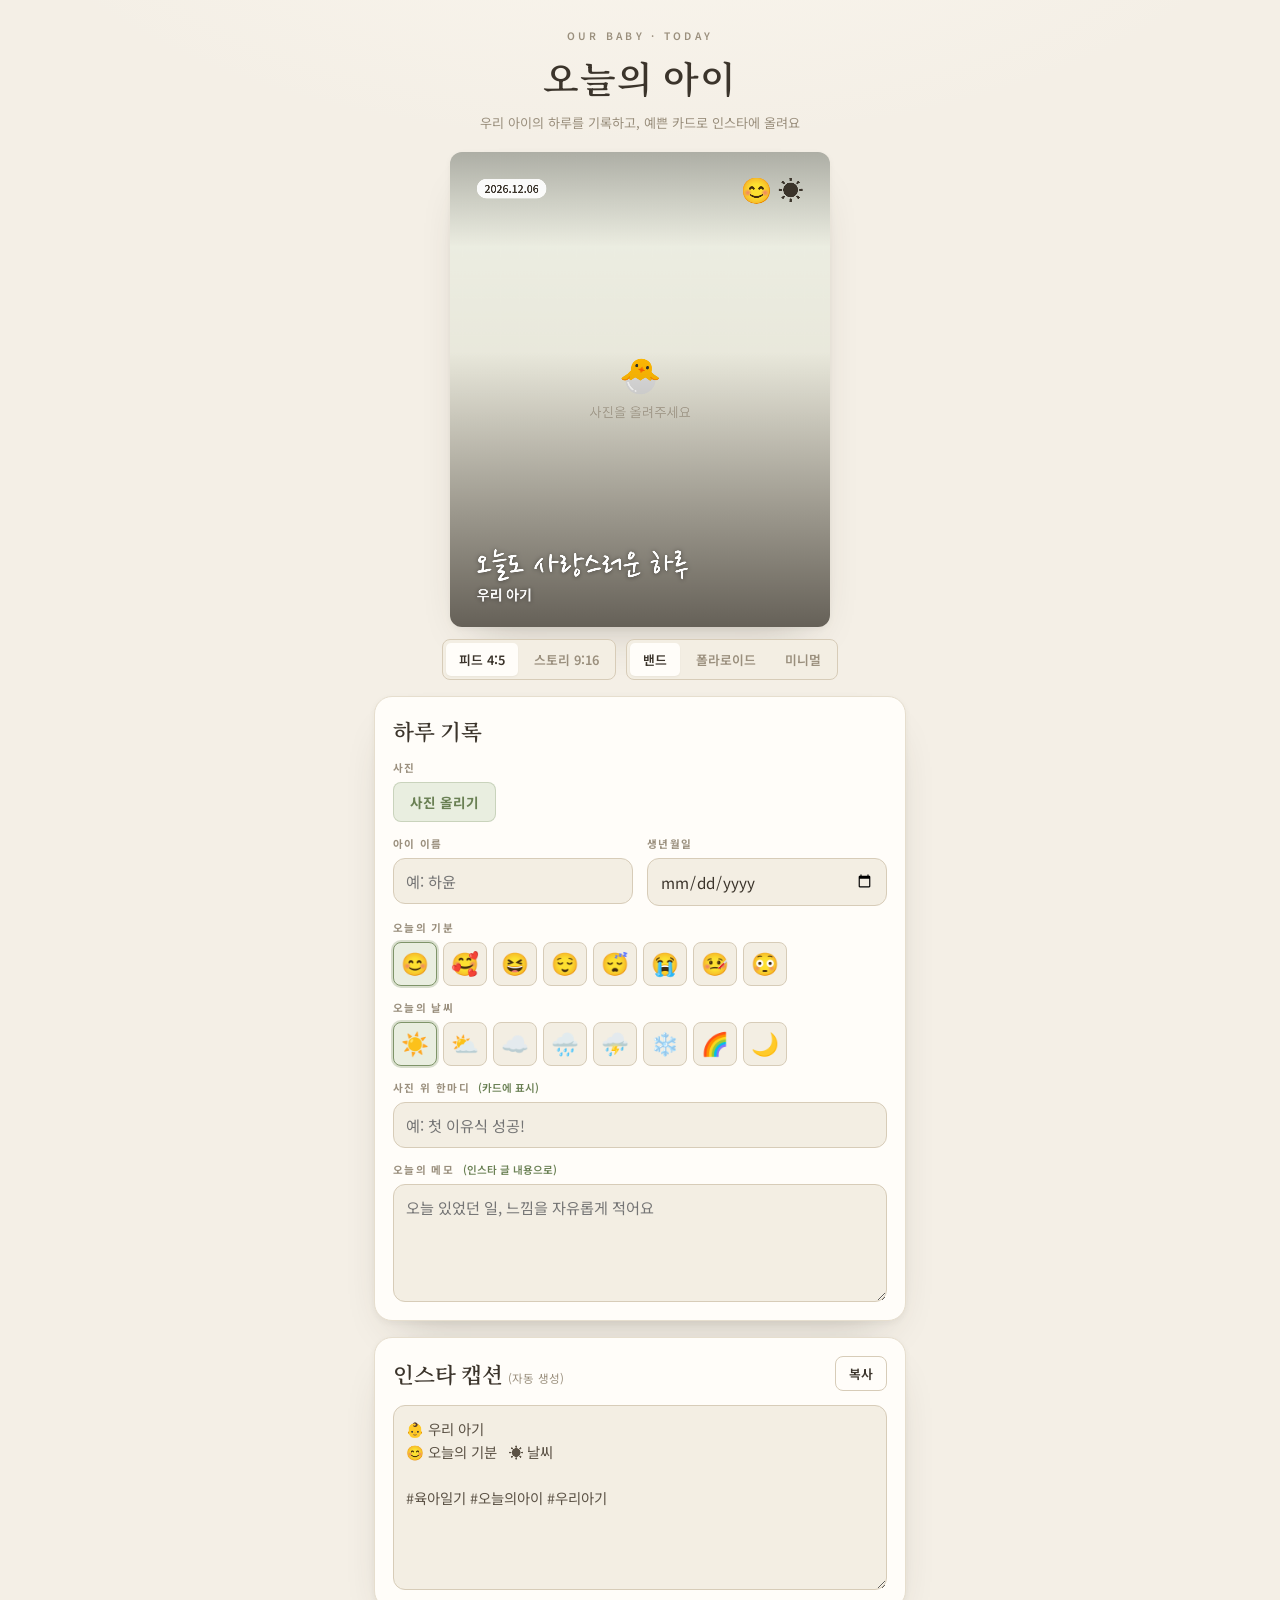
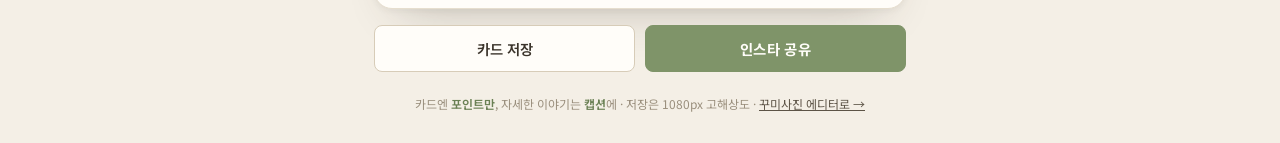
==== baby-diary/index.html @ 4e338a1d "Add "오늘의 아이" baby daily-card sub-app New standalone sub-app under baby-diary/ (main 꾸미사진 app untouch" ====
<!DOCTYPE html>
<html lang="ko">
<head>
  <meta charset="UTF-8" />
  <meta name="viewport" content="width=device-width, initial-scale=1.0, maximum-scale=1.0, user-scalable=no" />
  <title>오늘의 아이 — 하루 기록 카드</title>

  <link rel="preconnect" href="https://fonts.googleapis.com" />
  <link rel="preconnect" href="https://fonts.gstatic.com" crossorigin />
  <link href="https://fonts.googleapis.com/css2?family=Nanum+Pen+Script&family=Gaegu:wght@400;700&family=Jua&family=Gowun+Dodum&family=Cormorant+Garamond:ital,wght@0,500;0,600;1,500&family=Noto+Serif+KR:wght@500;600;700&family=Noto+Sans+KR:wght@400;500;700&display=swap" rel="stylesheet" />

  <link rel="stylesheet" href="style.css" />
</head>
<body>
  <header class="app-header">
    <p class="eyebrow">Our Baby&nbsp;·&nbsp;Today</p>
    <h1>오늘의 아이</h1>
    <p class="subtitle">우리 아이의 하루를 기록하고, 예쁜 카드로 인스타에 올려요</p>
  </header>

  <main class="app">
    <!-- ===== 미리보기 카드 ===== -->
    <section class="preview">
      <div class="card-wrap" id="cardWrap">
        <canvas id="card"></canvas>
      </div>

      <div class="preview-controls">
        <div class="seg" role="group" aria-label="카드 규격">
          <button class="seg-btn is-active" data-ratio="4:5" type="button">피드 4:5</button>
          <button class="seg-btn" data-ratio="9:16" type="button">스토리 9:16</button>
        </div>
        <div class="seg" role="group" aria-label="카드 시안">
          <button class="seg-btn is-active" data-layout="band" type="button">밴드</button>
          <button class="seg-btn" data-layout="polaroid" type="button">폴라로이드</button>
          <button class="seg-btn" data-layout="minimal" type="button">미니멀</button>
        </div>
      </div>
    </section>

    <!-- ===== 입력 폼 ===== -->
    <section class="panel">
      <h2 class="panel-title">하루 기록</h2>

      <label class="field file-field">
        <span class="field-label">사진</span>
        <span class="file-btn" id="fileBtnLabel">사진 올리기</span>
        <input type="file" id="fileInput" accept="image/*" hidden />
      </label>

      <div class="grid-2">
        <label class="field">
          <span class="field-label">아이 이름</span>
          <input type="text" id="nameInput" placeholder="예: 하윤" maxlength="20" />
        </label>
        <label class="field">
          <span class="field-label">생년월일</span>
          <input type="date" id="birthInput" />
        </label>
      </div>

      <div class="field">
        <span class="field-label">오늘의 기분</span>
        <div class="emoji-pick" id="moodPick"></div>
      </div>
      <div class="field">
        <span class="field-label">오늘의 날씨</span>
        <div class="emoji-pick" id="weatherPick"></div>
      </div>

      <label class="field">
        <span class="field-label">사진 위 한마디 <em>(카드에 표시)</em></span>
        <input type="text" id="pointInput" placeholder="예: 첫 이유식 성공!" maxlength="40" />
      </label>

      <label class="field">
        <span class="field-label">오늘의 메모 <em>(인스타 글 내용으로)</em></span>
        <textarea id="memoInput" rows="4" placeholder="오늘 있었던 일, 느낌을 자유롭게 적어요"></textarea>
      </label>
    </section>

    <!-- ===== 자동 캡션 ===== -->
    <section class="panel">
      <div class="caption-head">
        <h2 class="panel-title">인스타 캡션 <span class="muted-note">(자동 생성)</span></h2>
        <button class="btn ghost" id="copyBtn" type="button">복사</button>
      </div>
      <textarea id="captionOut" class="caption-out" rows="7" readonly></textarea>
    </section>

    <!-- ===== 액션 ===== -->
    <div class="actions">
      <button class="btn" id="downloadBtn" type="button">카드 저장</button>
      <button class="btn primary" id="shareBtn" type="button">인스타 공유</button>
    </div>
  </main>

  <footer class="app-footer">
    카드엔 <b>포인트만</b>, 자세한 이야기는 <b>캡션</b>에 · 저장은 1080px 고해상도 ·
    <a href="../index.html">꾸미사진 에디터로 →</a>
  </footer>

  <script src="app.js"></script>
</body>
</html>
---- baby-diary/style.css ----
/* =========================================================
   오늘의 아이 — 하루 기록 카드
   따뜻한 아이보리 + 세이지 · 세리프 워드마크 (라이트 전용)
   ========================================================= */

:root {
  color-scheme: light;

  --paper:     #f4efe6;
  --paper-2:   #faf6ee;
  --surface:   #fffdf9;
  --surface-2: #f3eee3;
  --hover:     #ece5d6;

  --ink:      #3b342b;
  --ink-soft: #5c5346;
  --muted:    #9a8f7d;
  --line:     #e6dece;
  --line-2:   #d7ccb8;

  --accent:        #7f9469;   /* 세이지 */
  --accent-strong: #6a8054;
  --accent-weak:   #e9eee0;
  --accent-ink:    #fffdf9;

  --danger: #b06a5a;

  --r-sm: 8px;
  --r:    12px;
  --r-lg: 18px;
  --shadow-sm: 0 1px 2px rgba(59, 52, 43, 0.05);
  --shadow:    0 2px 6px rgba(59, 52, 43, 0.05), 0 22px 46px -26px rgba(59, 52, 43, 0.32);

  --serif: "Cormorant Garamond", "Noto Serif KR", Georgia, serif;
  --sans:  -apple-system, BlinkMacSystemFont, "Apple SD Gothic Neo",
           "Segoe UI", Roboto, "Noto Sans KR", sans-serif;
}

* { box-sizing: border-box; }
[hidden] { display: none !important; }

html, body {
  margin: 0; padding: 0; min-height: 100%;
  color: var(--ink);
  background:
    radial-gradient(1000px 440px at 50% -8%, var(--paper-2), transparent 65%),
    var(--paper);
  font-family: var(--sans);
  -webkit-tap-highlight-color: transparent;
  -webkit-font-smoothing: antialiased;
}

/* ===== 헤더 ===== */
.app-header { text-align: center; padding: 28px 16px 12px; max-width: 720px; margin: 0 auto; }
.eyebrow {
  margin: 0 0 8px; font-size: 0.64rem; font-weight: 600;
  text-transform: uppercase; letter-spacing: 0.32em; color: var(--muted);
}
.app-header h1 {
  margin: 0; font-family: var(--serif); font-size: 2.3rem; font-weight: 600;
  letter-spacing: 0.02em; color: var(--ink);
}
.subtitle { margin: 9px 0 0; color: var(--muted); font-size: 0.82rem; }

.app {
  display: flex; flex-direction: column; gap: 16px;
  padding: 8px 14px 16px; max-width: 560px; margin: 0 auto;
}

/* ===== 미리보기 ===== */
.preview { display: flex; flex-direction: column; gap: 12px; align-items: center; }
.card-wrap {
  width: 100%; max-width: 380px;
  border-radius: var(--r); overflow: hidden;
  box-shadow: var(--shadow);
  background: var(--surface-2);
}
#card { width: 100%; height: auto; display: block; }

.preview-controls { display: flex; flex-wrap: wrap; gap: 10px; justify-content: center; }

.seg {
  display: inline-flex; padding: 3px; gap: 3px;
  border: 1px solid var(--line-2); border-radius: var(--r-sm); background: var(--surface-2);
}
.seg-btn {
  appearance: none; border: none; border-radius: calc(var(--r-sm) - 3px);
  background: transparent; color: var(--muted); font-weight: 600; font-family: var(--sans);
  padding: 7px 13px; font-size: 0.8rem; cursor: pointer;
  transition: background 0.15s ease, color 0.15s ease;
}
.seg-btn.is-active { background: var(--surface); color: var(--ink); box-shadow: var(--shadow-sm); }

/* ===== 패널 · 폼 ===== */
.panel {
  background: var(--surface); border: 1px solid var(--line);
  border-radius: var(--r-lg); padding: 18px; box-shadow: var(--shadow);
  display: flex; flex-direction: column; gap: 14px;
}
.panel-title {
  margin: 0; font-family: var(--serif); font-size: 1.35rem; font-weight: 600; color: var(--ink);
}
.muted-note { font-family: var(--sans); font-size: 0.72rem; color: var(--muted); font-weight: 400; letter-spacing: 0.02em; }

.field { display: flex; flex-direction: column; gap: 7px; }
.field-label {
  font-size: 0.66rem; font-weight: 700; color: var(--muted);
  text-transform: uppercase; letter-spacing: 0.13em;
}
.field-label em { font-style: normal; text-transform: none; letter-spacing: 0; color: var(--accent-strong); font-weight: 600; margin-left: 4px; }

.grid-2 { display: grid; grid-template-columns: 1fr 1fr; gap: 14px; }

input[type="text"], input[type="date"], textarea {
  width: 100%; font-family: var(--sans); font-size: 0.95rem; color: var(--ink);
  background: var(--surface-2); border: 1px solid var(--line-2); border-radius: var(--r);
  padding: 11px 12px; resize: vertical;
}
input:focus, textarea:focus { outline: 2px solid var(--accent); outline-offset: 1px; border-color: transparent; }
textarea { line-height: 1.55; }

.file-field { align-items: flex-start; }
.file-btn {
  display: inline-block; cursor: pointer;
  background: var(--accent-weak); color: var(--accent-strong);
  border: 1px solid color-mix(in srgb, var(--accent) 30%, transparent);
  border-radius: var(--r-sm); padding: 9px 16px; font-weight: 700; font-size: 0.85rem;
}
.file-btn:hover { background: color-mix(in srgb, var(--accent) 16%, var(--surface)); }

.emoji-pick { display: flex; flex-wrap: wrap; gap: 6px; }
.emoji-btn {
  appearance: none; border: 1px solid var(--line-2); background: var(--surface-2);
  border-radius: var(--r-sm); width: 44px; height: 44px; font-size: 1.4rem; cursor: pointer;
  display: inline-flex; align-items: center; justify-content: center;
  transition: transform 0.08s ease, border-color 0.15s ease, background 0.15s ease;
}
.emoji-btn:hover { transform: translateY(-1px); }
.emoji-btn.is-active {
  border-color: var(--accent); background: var(--accent-weak);
  box-shadow: 0 0 0 2px color-mix(in srgb, var(--accent) 30%, transparent);
}

/* ===== 캡션 ===== */
.caption-head { display: flex; align-items: center; justify-content: space-between; gap: 10px; }
.caption-out {
  font-family: var(--sans); font-size: 0.9rem; line-height: 1.6;
  color: var(--ink-soft); background: var(--surface-2);
}

/* ===== 버튼 ===== */
.btn {
  appearance: none; border: 1px solid var(--line-2); background: var(--surface);
  color: var(--ink); padding: 12px 18px; border-radius: var(--r-sm);
  font-family: var(--sans); font-size: 0.9rem; font-weight: 600; cursor: pointer;
  transition: background 0.15s ease, border-color 0.15s ease, transform 0.08s ease;
}
.btn:hover { background: var(--surface-2); border-color: var(--ink-soft); }
.btn:active { transform: scale(0.98); }
.btn.ghost { background: transparent; padding: 7px 13px; font-size: 0.8rem; }
.btn.primary {
  background: var(--accent); border-color: var(--accent); color: var(--accent-ink);
  font-weight: 700; letter-spacing: 0.02em;
}
.btn.primary:hover { background: var(--accent-strong); border-color: var(--accent-strong); }

.actions { display: flex; gap: 10px; }
.actions .btn { flex: 1; }

.app-footer {
  text-align: center; color: var(--muted); font-size: 0.75rem;
  padding: 6px 16px 28px; line-height: 1.7;
}
.app-footer b { color: var(--accent-strong); font-weight: 600; }
.app-footer a { color: var(--ink-soft); }

@media (max-width: 480px) {
  .app-header h1 { font-size: 2rem; }
  .grid-2 { grid-template-columns: 1fr; }
}

@media (prefers-reduced-motion: reduce) { * { transition: none !important; } }
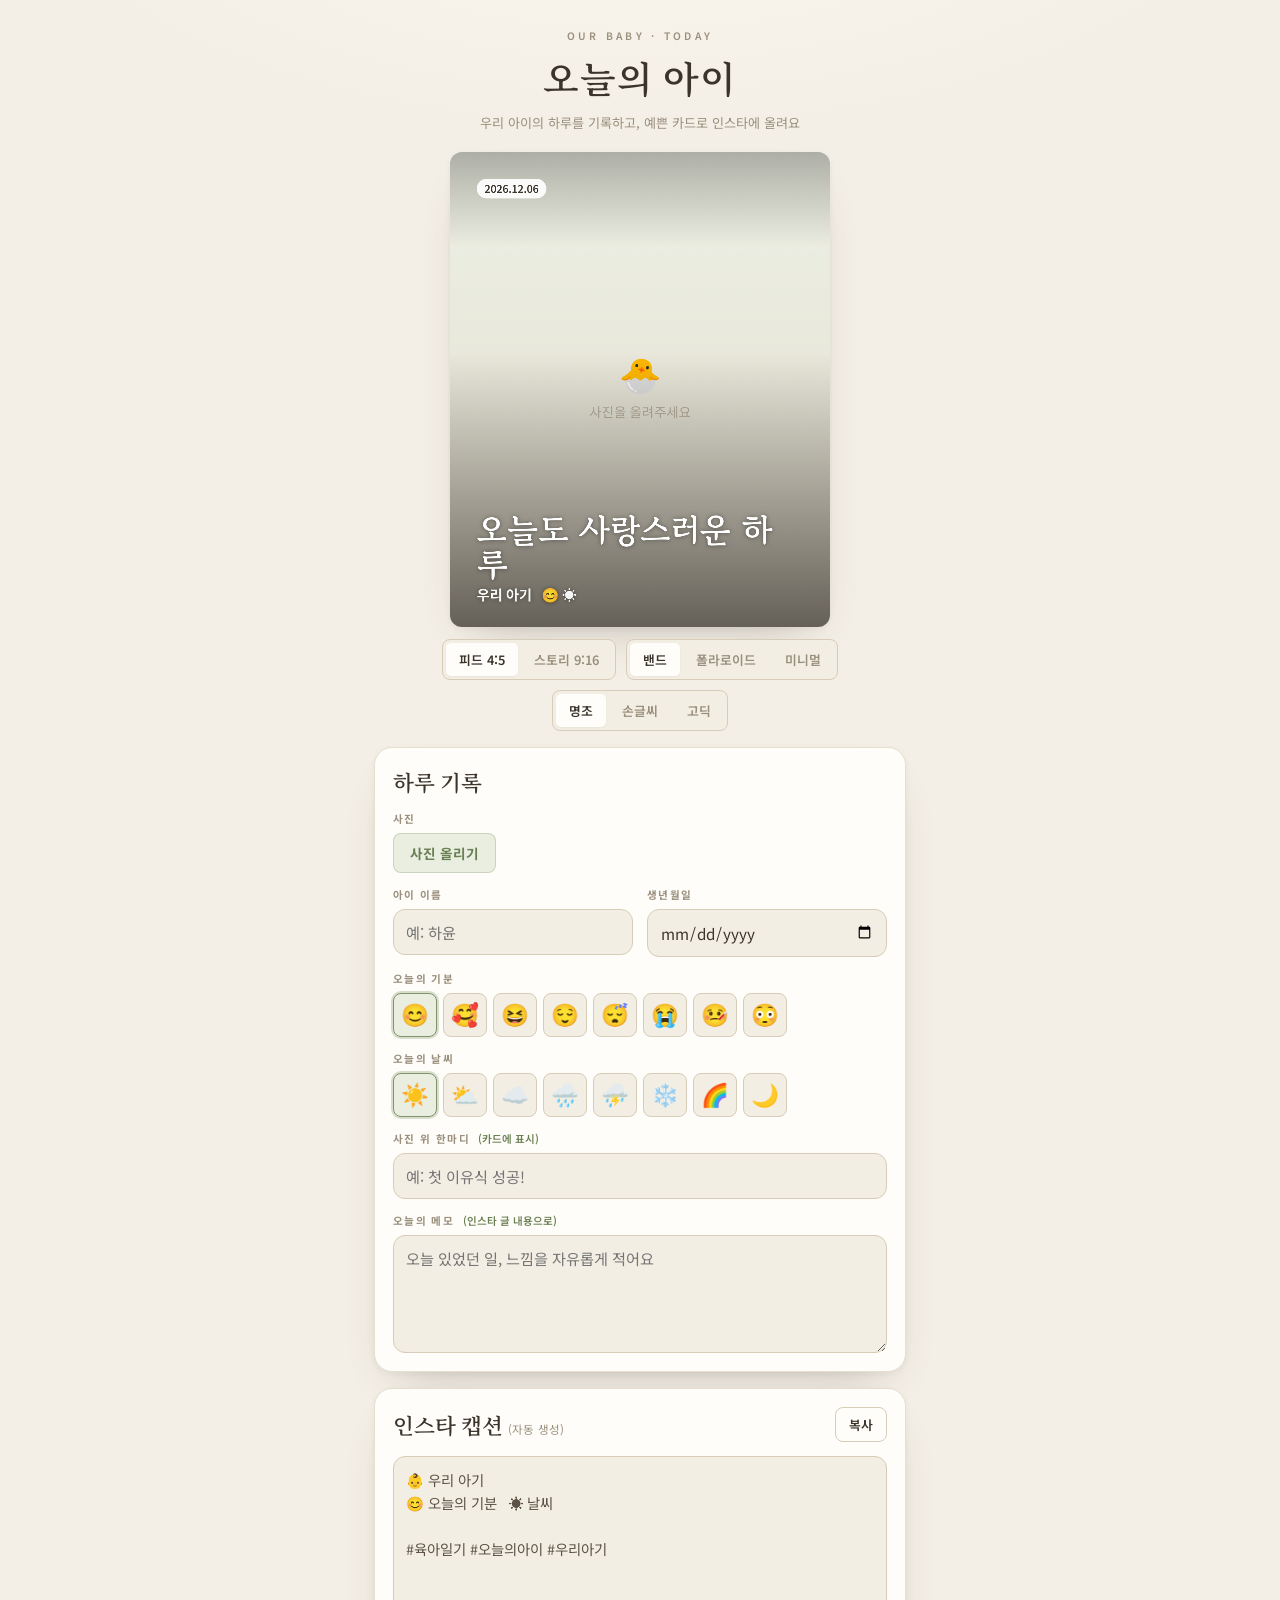
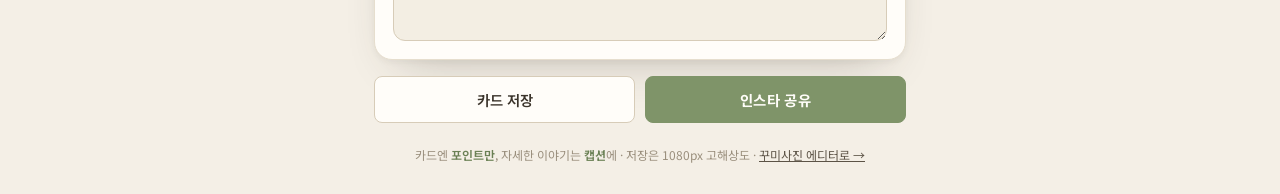
==== commit b7404c80: "baby-diary: font-mood selector and integrated emoji placement - Add a 글씨 무드 selector (명조 / 손글씨 / 고딕)" ====
--- a/baby-diary/index.html
+++ b/baby-diary/index.html
@@ -7,7 +7,7 @@
 
   <link rel="preconnect" href="https://fonts.googleapis.com" />
   <link rel="preconnect" href="https://fonts.gstatic.com" crossorigin />
-  <link href="https://fonts.googleapis.com/css2?family=Nanum+Pen+Script&family=Gaegu:wght@400;700&family=Jua&family=Gowun+Dodum&family=Cormorant+Garamond:ital,wght@0,500;0,600;1,500&family=Noto+Serif+KR:wght@500;600;700&family=Noto+Sans+KR:wght@400;500;700&display=swap" rel="stylesheet" />
+  <link href="https://fonts.googleapis.com/css2?family=Nanum+Pen+Script&family=Gaegu:wght@400;700&family=Jua&family=Gowun+Dodum&family=Cormorant+Garamond:ital,wght@0,500;0,600;1,500&family=Noto+Serif+KR:wght@500;600;700&family=Gowun+Batang:wght@400;700&family=Noto+Sans+KR:wght@400;500;700&display=swap" rel="stylesheet" />
 
   <link rel="stylesheet" href="style.css" />
 </head>
@@ -34,6 +34,11 @@
           <button class="seg-btn is-active" data-layout="band" type="button">밴드</button>
           <button class="seg-btn" data-layout="polaroid" type="button">폴라로이드</button>
           <button class="seg-btn" data-layout="minimal" type="button">미니멀</button>
+        </div>
+        <div class="seg" role="group" aria-label="글씨 무드">
+          <button class="seg-btn is-active" data-font="serif" type="button">명조</button>
+          <button class="seg-btn" data-font="hand" type="button">손글씨</button>
+          <button class="seg-btn" data-font="gothic" type="button">고딕</button>
         </div>
       </div>
     </section>
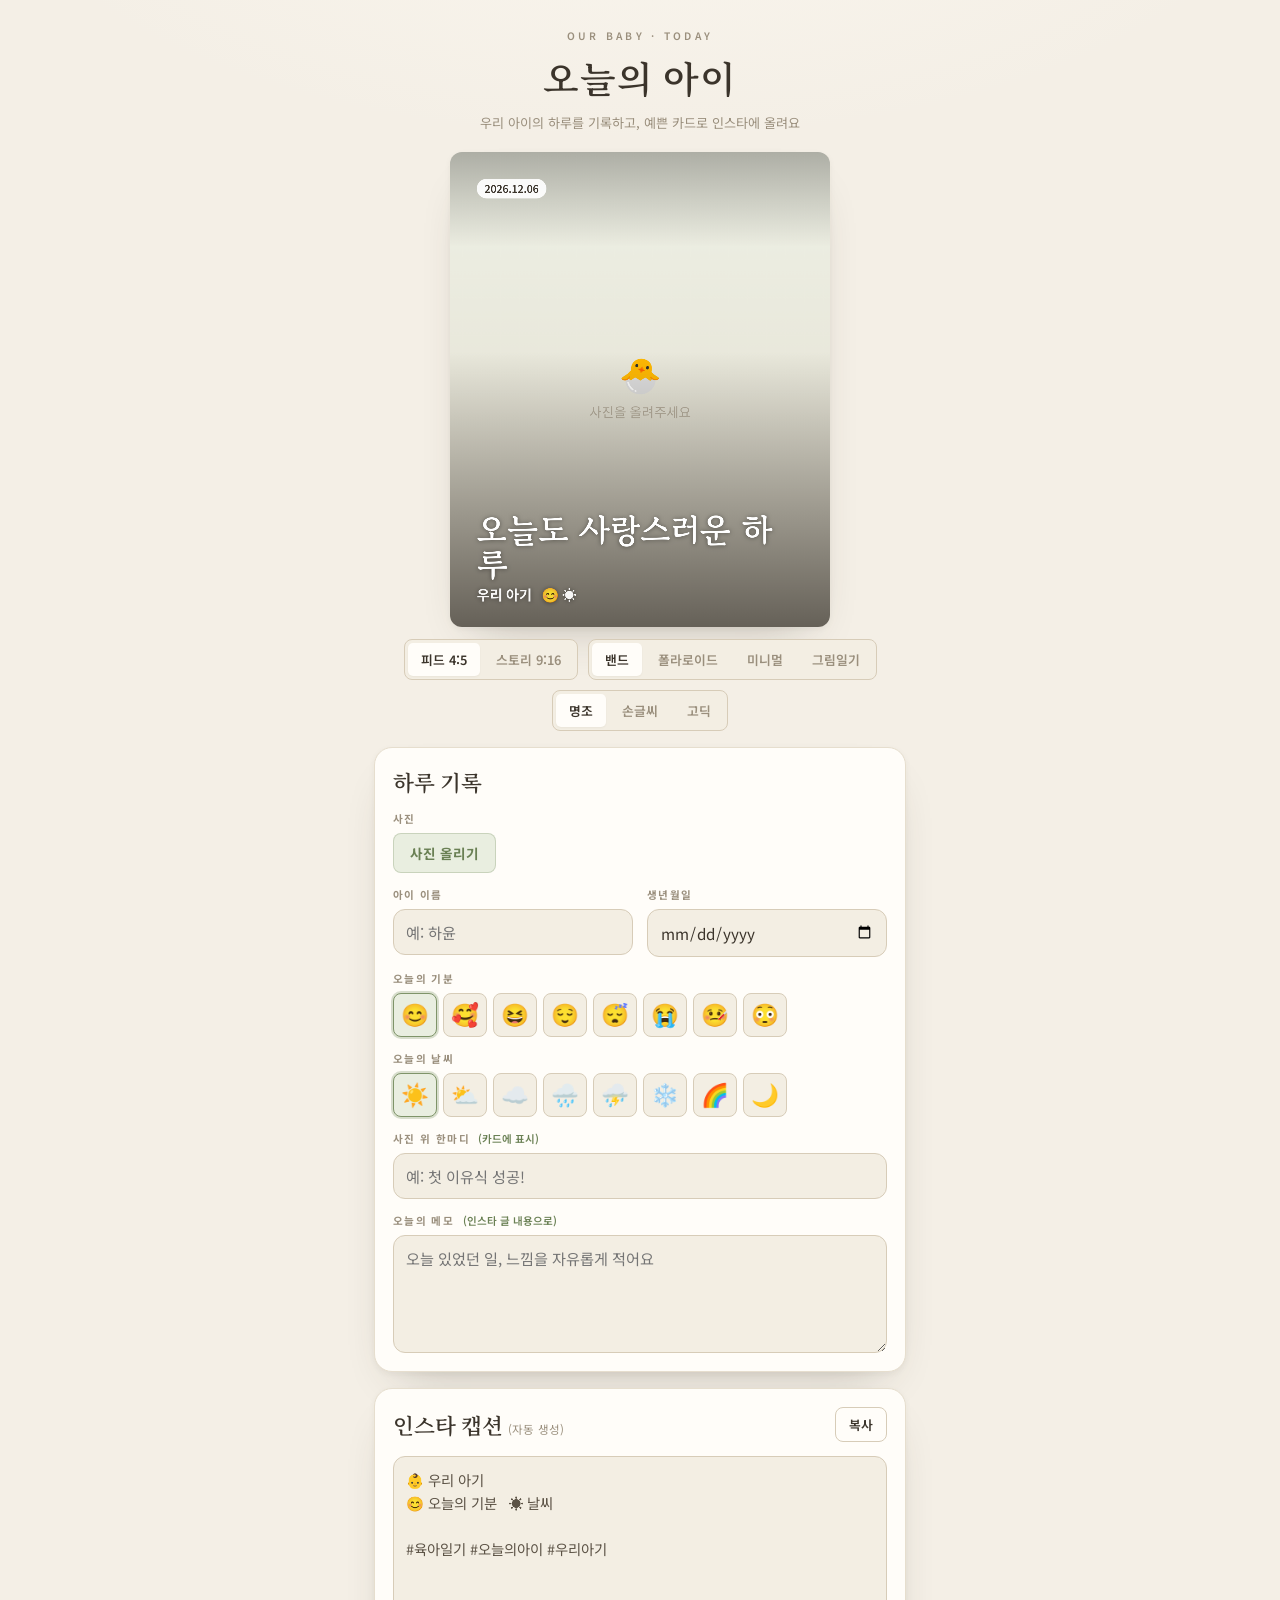
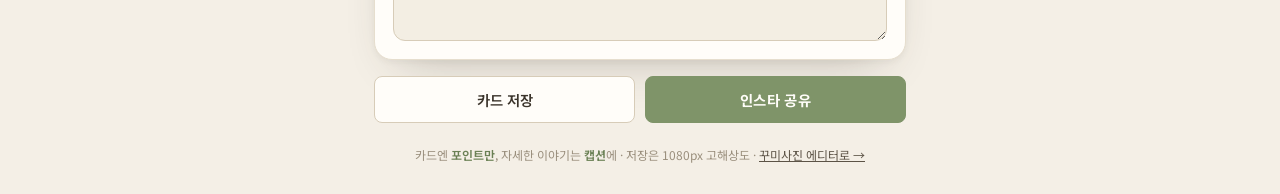
==== commit 403ec846: "baby-diary: add 그림일기 (picture-diary) layout New card layout modeled on the classic Korean kids' pict" ====
--- a/baby-diary/index.html
+++ b/baby-diary/index.html
@@ -34,6 +34,7 @@
           <button class="seg-btn is-active" data-layout="band" type="button">밴드</button>
           <button class="seg-btn" data-layout="polaroid" type="button">폴라로이드</button>
           <button class="seg-btn" data-layout="minimal" type="button">미니멀</button>
+          <button class="seg-btn" data-layout="diary" type="button">그림일기</button>
         </div>
         <div class="seg" role="group" aria-label="글씨 무드">
           <button class="seg-btn is-active" data-font="serif" type="button">명조</button>
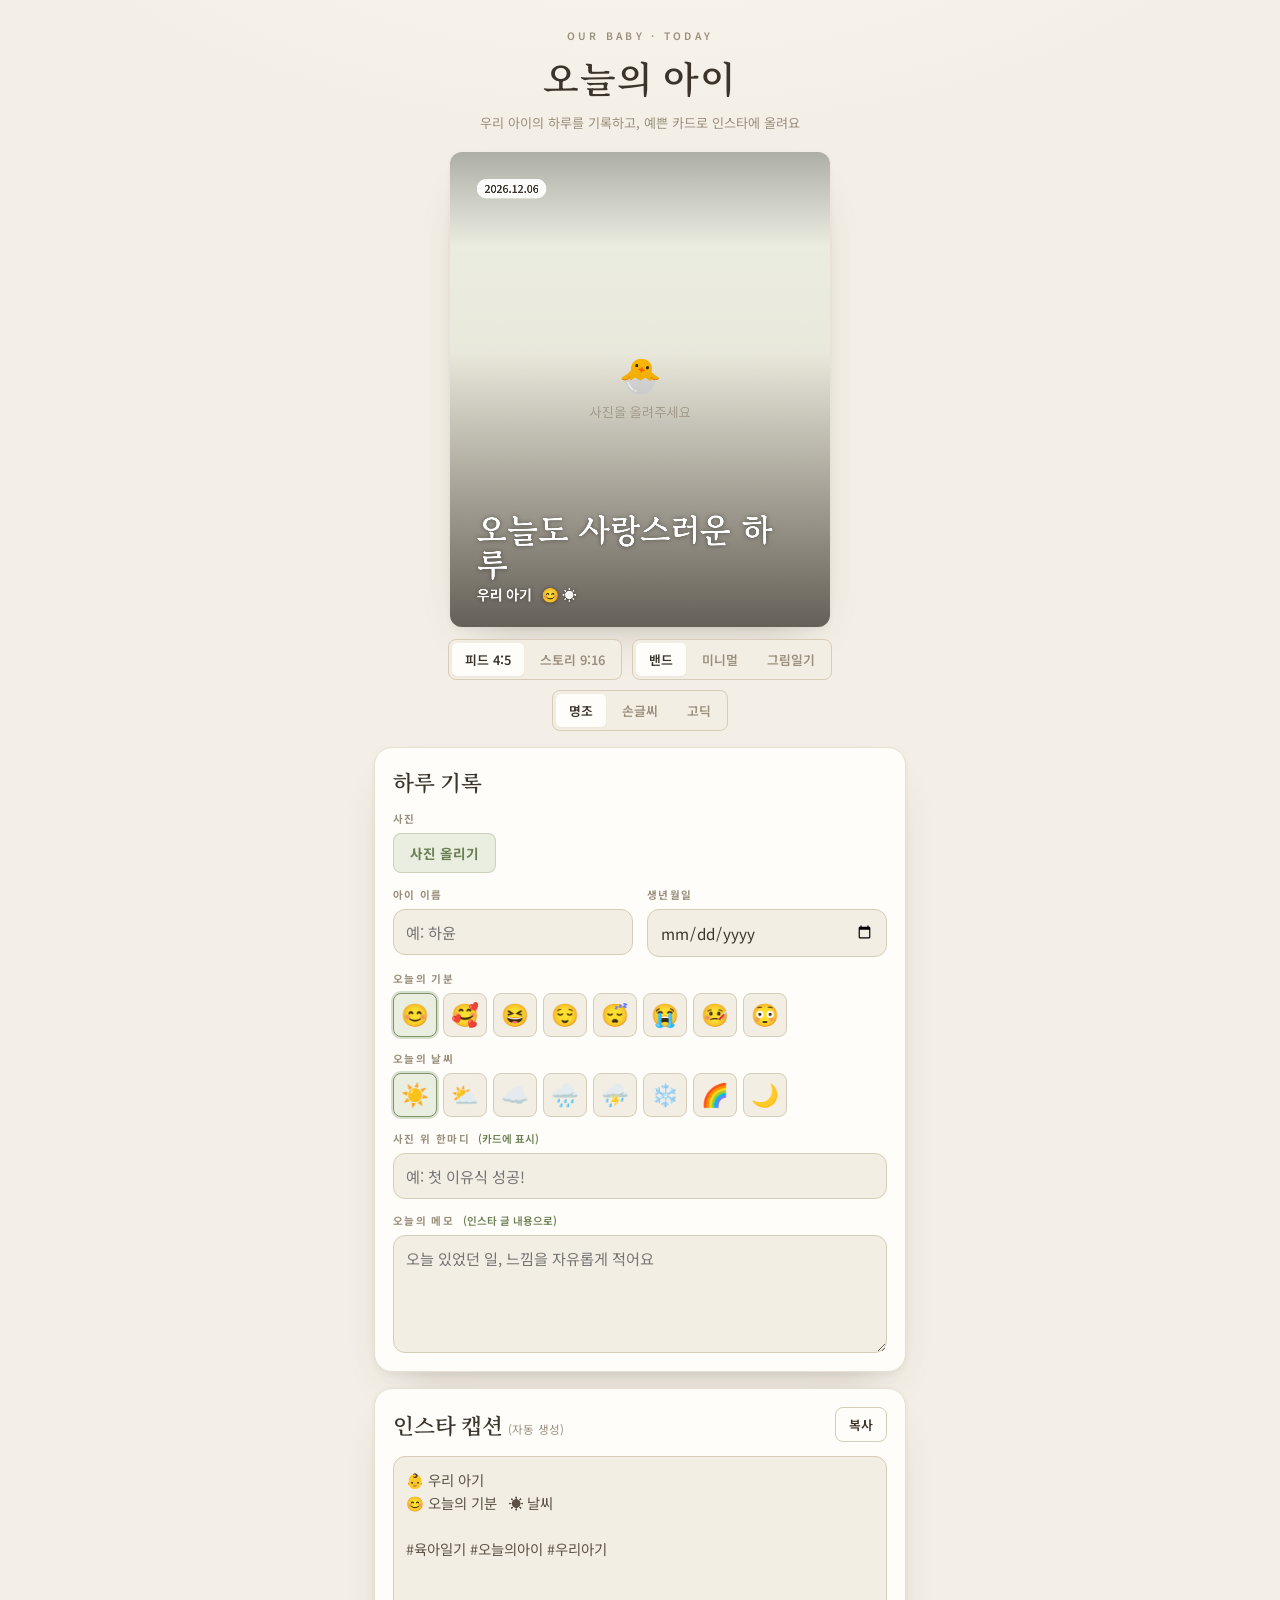
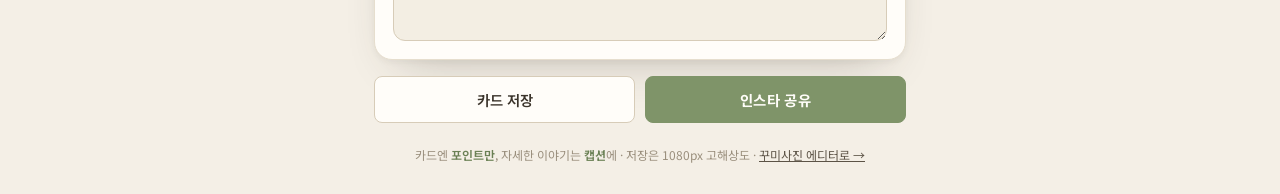
==== commit 3f5357b7: "baby-diary: remove polaroid; crayon-textured diary writing - Remove the 폴라로이드 layout (button + layou" ====
--- a/baby-diary/index.html
+++ b/baby-diary/index.html
@@ -32,7 +32,6 @@
         </div>
         <div class="seg" role="group" aria-label="카드 시안">
           <button class="seg-btn is-active" data-layout="band" type="button">밴드</button>
-          <button class="seg-btn" data-layout="polaroid" type="button">폴라로이드</button>
           <button class="seg-btn" data-layout="minimal" type="button">미니멀</button>
           <button class="seg-btn" data-layout="diary" type="button">그림일기</button>
         </div>
